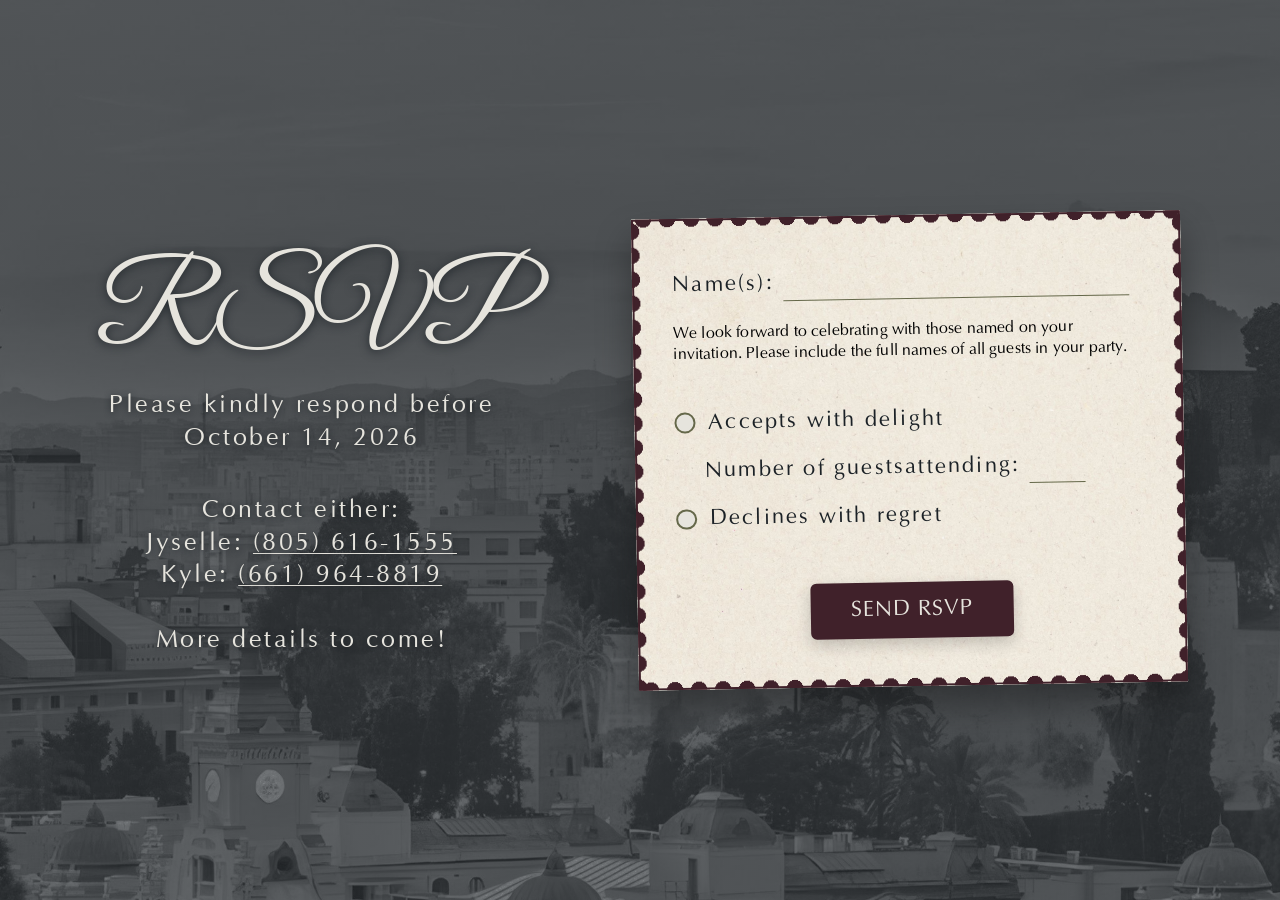
==== rsvp.html @ 0843d82a "Update RSVP note copy Co-Authored-By: Claude Sonnet 5 <noreply@anthropic.com>" ====
<!DOCTYPE html>
<html lang="en">
<head>
  <meta charset="utf-8">
  <meta name="viewport" content="width=device-width, initial-scale=1">

  <!-- ── Edit these three lines for your site ───────────────────────── -->
  <title>RSVP | Kyselle in Spain</title>
  <meta name="description" content="RSVP for Jyselle and Kyle's wedding in Malaga, Spain.">
  <link rel="canonical" href="https://kyselleinspain.com/rsvp.html">
  <!-- ───────────────────────────────────────────────────────────────── -->

  <!-- Social preview (shows when the link is shared) -->
  <meta property="og:title" content="RSVP | Kyselle's Wedding in Spain">
  <meta property="og:description" content="RSVP for Jyselle and Kyle's wedding in Malaga, Spain.">
  <meta property="og:type" content="website">
  <meta property="og:url" content="https://kyselleinspain.com/rsvp.html">
  <meta property="og:image" content="https://kyselleinspain.com/assets/img/social-preview.png">

  <link rel="icon" href="assets/imagery/kyselleinspain-favicon.jpg" type="image/jpeg" sizes="32x32">
  <link rel="apple-touch-icon" href="assets/imagery/kyselleinspain-webclip.jpeg" sizes="180x180">

  <link rel="preload" href="assets/fonts/optima/OPTIMA.TTF?v=1788412610" as="font" type="font/ttf" crossorigin>

  <link rel="preconnect" href="https://fonts.googleapis.com">
  <link rel="preconnect" href="https://fonts.gstatic.com" crossorigin>
  <link href="https://fonts.googleapis.com/css2?family=Great+Vibes&display=swap" rel="stylesheet">


  <link rel="stylesheet" href="style.css?v=1789096443">
</head>

<body>
  <main id="main">

    <section id="rsvp" class="rsvp">
      <div class="rsvp-inner wrap">
        <div class="rsvp-intro">
          <h2 class="rsvp-title h2">RSVP</h2>
          <p class="rsvp-lede paragraph-xl">Please kindly respond before October 14, 2026</p>

          <p class="rsvp-contact paragraph-xl">
            Contact either:<br>
            Jyselle: <a href="tel:+18056161555">(805) 616-1555</a><br>
            Kyle: <a href="tel:+16619648819">(661) 964-8819</a><br>
            <br>
            More details to come!
          </p>
        </div>

        <div class="rsvp-form-col">
          <div class="rsvp-stamp">
            <form id="rsvp-form" class="rsvp-form" novalidate>

              <div class="rsvp-form-fields">
                <div class="rsvp-field rsvp-field-inline">
                  <label for="rsvp-names">Name(s):</label>
                  <input type="text" id="rsvp-names" name="Name(s)" required>
                </div>

                <p class="rsvp-note paragraph-sm">We look forward to celebrating with those named on your invitation. Please include the full names of all guests in your party.</p>

                <div class="rsvp-field">
                  <label class="rsvp-choice">
                    <input type="checkbox" id="rsvp-accepts" name="Accepts with delight" value="Yes">
                    <span>Accepts with delight</span>
                  </label>

                  <div class="rsvp-field-inline rsvp-guest-line">
                    <label for="rsvp-guest-count">Number of guests<br class="rsvp-guest-break">attending:</label>
                    <input type="number" id="rsvp-guest-count" name="Number of guests attending" min="1" max="10" step="1">
                  </div>

                  <label class="rsvp-choice">
                    <input type="checkbox" id="rsvp-declines" name="Declines with regret" value="Yes">
                    <span>Declines with regret</span>
                  </label>
                </div>

                <button type="submit" class="rsvp-submit paragraph-main">SEND RSVP</button>
              </div>

              <p class="rsvp-status paragraph-main" role="status" aria-live="polite" hidden></p>
            </form>
          </div>
        </div>
      </div>
    </section>

  </main>

  <script src="main.js"></script>
  <script src="rsvp.js"></script>
</body>
</html>
---- style.css ----
/* =================================================================
   1. Tokens — change these first, everything else follows
   ================================================================= */
:root {
  --ink:         #1b2126;
  --maroon:      #40212A;
  --green:       #65684a;
  --pink:        #7f4751;
  --light-green: #d1d4ad;
  --cream:       #e6e4dd;

  --font-body:   "Optima", "Candara", "Segoe UI", ui-sans-serif, system-ui, sans-serif;
  --font-script: "Great Vibes", cursive;

  --space:      1.25rem;
  --space-lg:   2.5rem;
  --space-xl:   5rem;
  --measure:    64ch;
  --wrap:       68rem;
  --radius:     6px;

  --text-main:  clamp(0.9rem, 0.9rem + 0.85vw, 1.375rem);
  --text-xl:    22px;
}

/* =================================================================
   1b. Local fonts
   ================================================================= */
@font-face {
  font-family: "Optima";
  src: url("assets/fonts/optima/OPTIMA.TTF?v=1788412610") format("truetype");
  font-weight: 400;
  font-style: normal;
  font-display: swap;
}
@font-face {
  font-family: "Optima";
  src: url("assets/fonts/optima/Optima Medium.ttf?v=1788412610") format("truetype");
  font-weight: 500;
  font-style: normal;
  font-display: swap;
}
@font-face {
  font-family: "Optima";
  src: url("assets/fonts/optima/OPTIMA_B.TTF?v=1788412610") format("truetype");
  font-weight: 700;
  font-style: normal;
  font-display: swap;
}
@font-face {
  font-family: "Optima";
  src: url("assets/fonts/optima/Optima_Italic.ttf?v=1788412610") format("truetype");
  font-weight: 400;
  font-style: italic;
  font-display: swap;
}
/*@font-face {
  font-family: "Luxurious Script";
  src: url("assets/fonts/Luxurious_Script/LuxuriousScript-Regular.ttf?v=1788412610") format("truetype");
  font-weight: 400;
  font-style: normal;
  font-display: swap;
}*/

/* =================================================================
   2. Base
   ================================================================= */
*, *::before, *::after { box-sizing: border-box; }

html { -webkit-text-size-adjust: 100%; scroll-behavior: smooth; }

body {
  margin: 0;
  background: var(--paper);
  color: var(--ink);
  font-family: var(--font-body);
  font-size: var(--size-md);
  line-height: 1.65;
  -webkit-font-smoothing: antialiased;
  font-family: "Great Vibes", cursive;
}

p { margin: 0 0 1em; max-width: var(--measure); }

/* Canva "Spacing" units are 1/1000 em, not px */
.paragraph-xl {
  font-family: var(--font-body);
  font-size: clamp(1.1rem, 1rem + 1vw, 1.5625rem);
  letter-spacing: 0.1em; /* Canva Spacing: 100 */
  line-height: 1.3;
}
.paragraph-main {
  font-family: var(--font-body);
  font-size: clamp(0.9rem, 0.9rem + 0.85vw, 1.375rem);
  letter-spacing: 0.01em; /* Canva Spacing: 10 */
  line-height: 1.3;
}
.paragraph-sm {
  font-family: var(--font-body);
  font-size: clamp(0.75rem, 0.82rem + 0.45vw, 1rem);
  letter-spacing: 0.01em; /* Canva Spacing: 10 */
  line-height: 1.3;
}

.h1 {
  font-family: var(--font-script);
  font-size: clamp(3.5rem, 12vw, 9rem);
  font-weight: 400;
  line-height: 1.3;
}
.h2 {
  font-family: var(--font-script);
  font-size: clamp(3rem, 10vw, 7rem);
  font-weight: 400;
  line-height: 1.3;
}

a { color: var(--accent); text-decoration-thickness: 1px; text-underline-offset: 3px; }
a:hover { color: var(--accent-dim); }

img { max-width: 100%; height: auto; display: block; }

:focus-visible {
  outline: 2px solid var(--accent);
  outline-offset: 3px;
  border-radius: 2px;
}

.wrap {
  width: min(100% - 2.5rem, var(--wrap));
  margin-inline: auto;
}

.skip-link {
  position: absolute;
  left: -9999px;
  background: var(--ink);
  color: var(--paper);
  padding: 0.6rem 1rem;
  z-index: 10;
}
.skip-link:focus { left: 1rem; top: 1rem; }

/* =================================================================
   3. Header + navigation
   ================================================================= */
.site-header {
  border-bottom: 1px solid var(--rule);
  position: sticky;
  top: 0;
  background: var(--maroon);
  backdrop-filter: blur(6px);
  z-index: 5;
  font-family: var(--font-body);
}

.header-inner {
  display: flex;
  align-items: center;
  justify-content: center;
  gap: var(--space);
  min-height: 4rem;
  flex-wrap: wrap;
}

.site-nav { display: flex; gap: 1.5rem; }
.site-nav a {
  color: var(--cream);
  text-decoration: none;
  font-size: 18px;
  letter-spacing: 0.01em;
  line-height: 1.3;
  padding-block: 0.35rem;
  text-transform: uppercase;
}
.site-nav a:hover,
.site-nav a[aria-current="true"] { color: var(--light-green); }

.nav-toggle {
  display: none;
  align-items: center;
  gap: 0.5rem;
  background: none;
  border: 1px solid var(--rule);
  border-radius: var(--radius);
  padding: 0.4rem 0.7rem;
  font: inherit;
  font-size: var(--size-sm);
  color: var(--cream);
  cursor: pointer;
}
.nav-toggle-bar {
  position: relative;
  width: 16px; height: 2px;
  background: currentColor;
  box-shadow: 0 5px 0 currentColor, 0 -5px 0 currentColor;
}

.nav-toggle[aria-expanded="true"] .nav-toggle-label {
  display: none;
}
.nav-toggle[aria-expanded="true"] .nav-toggle-bar {
  background: transparent;
  box-shadow: none;
}
.nav-toggle[aria-expanded="true"] .nav-toggle-bar::before,
.nav-toggle[aria-expanded="true"] .nav-toggle-bar::after {
  content: "";
  position: absolute;
  left: 0;
  top: 0;
  width: 16px;
  height: 2px;
  background: currentColor;
}
.nav-toggle[aria-expanded="true"] .nav-toggle-bar::before { transform: rotate(45deg); }
.nav-toggle[aria-expanded="true"] .nav-toggle-bar::after { transform: rotate(-45deg); }

@media (max-width: 640px) {
  .nav-toggle {
    display: inline-flex;
    position: relative;
    z-index: 30;
    padding: 0.6rem 0.9rem;
  }
  .nav-toggle-bar {
    width: 24px;
    height: 3px;
    box-shadow: 0 7px 0 currentColor, 0 -7px 0 currentColor;
  }
  .nav-toggle[aria-expanded="true"] .nav-toggle-bar::before,
  .nav-toggle[aria-expanded="true"] .nav-toggle-bar::after {
    width: 24px;
    height: 3px;
  }
  .header-inner { justify-content: flex-end; }
  .site-nav {
    display: none;
    flex-direction: column;
    gap: 0.25rem;
    width: 100%;
    padding-bottom: 0.75rem;
  }
  .site-nav.is-open {
    display: flex;
    position: fixed;
    inset: 0;
    z-index: 20;
    width: 100%;
    height: 100dvh;
    margin: 0;
    padding: 0;
    background: var(--maroon);
    justify-content: center;
    align-items: center;
    gap: 2rem;
  }
  .site-nav.is-open a { font-size: 1.5rem; }

  body.nav-open { overflow: hidden; }
}

/* =================================================================
   4. Sections
   ================================================================= */
.hero {
  position: relative;
  padding-block: clamp(3rem, 8vw, 6rem) clamp(3.5rem, 9vw, 7rem);
  background-image: url("assets/imagery/maroon-bg-texture.jpg?v=1788412610");
  background-size: cover;
  background-position: center;
  background-repeat: no-repeat;
  color: var(--cream);
  text-align: center;
  overflow: hidden;
}

.hero-inner { position: relative; z-index: 1; }

.hero-kicker {
  margin: 0;
  max-width: none;
  font-family: var(--font-body);
  font-weight: 500;
  text-transform: uppercase;
  color: var(--cream);
}

.hero-title {
  margin: -0.5rem 0 0;
  max-width: none;
  font-variant-ligatures: common-ligatures contextual discretionary-ligatures historical-ligatures;
  font-feature-settings: "calt" 1, "liga" 1, "dlig" 1, "salt" 1, "ss01" 1, "ss02" 1, "ss03" 1, "ss04" 1;
  color: var(--cream);
  transform: rotate(-2.5deg);
}

.hero-polaroid {
  margin: 0 auto;
  width: min(100%, 40rem);
  box-shadow: 0 25px 50px -12px rgba(0, 0, 0, 0.45);
  transform: rotate(-2.5deg);
}
.hero-polaroid img {
  width: 100%;
  height: auto;
  display: block;
}

.hero-tagline {
  margin: clamp(1.5rem, 4vw, 2.5rem) 0 0;
  max-width: none;
  font-family: var(--font-body);
  font-weight: 500;
  text-transform: uppercase;
  color: var(--cream);
}
.hero-tagline em { font-style: italic; letter-spacing: 0.1em; }

.date {
  background-image: url("assets/imagery/date-section.jpg");
  background-size: cover;
  background-position: center;
  position: relative;
  width: 100%;
  height: min(56.25vw, 900px);
  overflow: hidden;
}

.filler-collage {
  position: absolute;

  top: 0;
  left: 50%;

  width: min(1600px, 100%);
  height: 100%;

  transform: translateX(-50%);
}

/* ========================================
   BACKGROUND
======================================== */

.hero-background {
  position: absolute;
  inset: 0;

  background-image:
    linear-gradient(
      rgba(40, 40, 40, 0.48),
      rgba(40, 40, 40, 0.48)
    ),
    url("assets/images/city-background.jpg");

  background-size: cover;
  background-position: center;

  filter: grayscale(100%);
}


/* ========================================
   COLLAGE CONTAINER
======================================== */

.hero-collage {
  position: relative;

  width: min(1100px, 100%);
  min-height: 100vh;
  min-height: 100svh;

  margin: 0 auto;
}


/* ========================================
   FILLER POLAROIDS (shared frame style)
======================================== */

.filler-polaroid {
  position: absolute;

  background: var(--cream);

  box-shadow:
    0 12px 25px rgba(0, 0, 0, 0.25);

  z-index: 2;
}

.filler-polaroid img {
  display: block;

  width: 100%;

  object-fit: cover;
}


/* Venue photo — upper left */

.filler-polaroid-venue {
  width: 480px;

  top: 3%;
  left: 2%;

  background: none;
  padding: 0;
  box-shadow: none;
}

.filler-polaroid-venue img {
  height: auto;
}


/* ========================================
   INVITATION CARD — UPPER RIGHT
======================================== */

.invitation-card {
  position: absolute;

  top: 2%;
  right: 33%;

  width: 220px;
  height: 300px;

  box-sizing: border-box;

  padding: 25px 20px;

  background: #48232c;

  border: 1px solid #c9b98b;

  color: #f3eee0;

  text-align: center;

  z-index: 4;

  box-shadow:
    5px 7px 15px rgba(0, 0, 0, 0.18);
}


/* Inner border */

.invitation-card::before {
  content: "";

  position: absolute;

  inset: 5px;

  border: 1px solid rgba(201, 185, 139, 0.5);

  pointer-events: none;
}


/* Date */

.invitation-date {
  position: relative;
  margin: 0 0 12px;
}


/* Names */

.invitation-card h1 {
  position: relative;

  margin: 5px 0;

  font-family: "Great Vibes", cursive;

  font-size: 34px;

  font-weight: 400;

  line-height: 0.9;
}


/* Time */

.invitation-time {
  position: relative;

  margin: 10px 0 0;
}


/* Decorative ornament */

.ornament {
  display: block;
  width: 65%;
  height: auto;
  margin: 1rem auto;
  padding: 1rem auto;
}


/* ========================================
   INITIALS CARD — LOWER LEFT
======================================== */

.initials-card {
  position: absolute;

  left: 0%;
  top: 30%;

  width: 270px;
  height: 155px;

  background: #48232c;

  border: 1px solid #d2c399;

  color: #f5f0df;

  display: flex;

  align-items: center;
  justify-content: center;

  gap: 15px;

  transform: rotate(4deg);

  z-index: 3;

  box-shadow:
    5px 8px 15px rgba(0, 0, 0, 0.2);
}


/* Inner border */

.initials-card::before {
  content: "";

  position: absolute;

  inset: 5px;

  border: 1px solid rgba(210, 195, 153, 0.6);
}


/* Initial letters */

.initials-card span {
  font-family: "Great Vibes", cursive;

  font-size: 55px;

  font-weight: 400;
}


/* Ampersand */

.initials-card small {
  font-family: "Great Vibes", cursive;

  font-size: 25px;
}


/* ========================================
   FLOWERS
======================================== */

.flower {
  position: absolute;

  pointer-events: none;

  z-index: 4;
}


/* Gold flower */

.flower-gold {
  width: 220px;

  top: 14%;
  left: 25%;

  transform: rotate(-74.1deg);
}


/* Yellow flower */

.flower-yellow {
  width: 150px;

  top: 46%;
  left: 20%;

  transform: rotate(-8deg);

  z-index: 6;
}


/* ========================================
   ENVELOPE
======================================== */

.envelope {
  position: absolute;

  left: 44%;
  top: 42%;

  width: 300px;

  transform: translate(-50%, -50%);

  z-index: 5;

  filter:
    drop-shadow(
      0 10px 12px rgba(0, 0, 0, 0.18)
    );
}

.envelope img {
  display: block;

  width: 100%;
  height: auto;
}


/* ========================================
   BOTTOM RIGHT POLAROID (portrait photo)
======================================== */

.filler-polaroid-portrait {
  width: 250px;

  right: 24%;
  bottom: 15%;

  background: none;
  padding: 0;

  transform: rotate(1deg);
}

.filler-polaroid-portrait img {
  height: auto;
}


/* ========================================
   STAMPS
======================================== */

.stamp {
  position: absolute;

  width: 70px;

  z-index: 7;
}

.stamp img {
  display: block;

  width: 100%;
  height: auto;
}


/* Orange stamp (upright source image, rotate in CSS) */

.stamp-orange {
  top: 40%;
  left: 60%;

  transform: rotate(17deg);
}


/* Flower stamp (already tilted in source image) */

.stamp-flower {
  width: 90px;

  top: 50%;
  left: 57%;
}


/* ========================================
   MOBILE
======================================== */

@media (max-width: 700px) {

  .date {
    height: auto;
    min-height: 750px;
  }

  .hero-collage {
    min-height: 750px;
  }


  /* Venue photo */

  .filler-polaroid-venue {
    width: 260px;

    top: 9%;
    left: 4%;
  }


  /* Invitation */

  .invitation-card {
    width: 145px;
    height: 200px;

    top: 12%;
    right: 5%;

    padding: 18px 12px;
    align-items: center;
  }

  .invitation-date {
    font-size: var(--font-body);
  }

  .invitation-card h1 {
    font-size: 25px;
  }

  .invitation-time {
    font-size: 9px;
  }

  .ornament {
    width: 55%;
  }


  /* Initials */

  .initials-card {
    width: 155px;
    height: 90px;

    top: 71%;
    left: 5%;
  }

  .initials-card span {
    font-size: 40px;
  }

  .initials-card small {
    font-size: 18px;
  }


  /* Envelope */

  .envelope {
    width: 200px;

    top: 50%;
  }


  /* Gold flower */

  .flower-gold {
    width: 110px;

    top: 28%;
    left: 42%;
  }

  /* Yellow flower */

  .flower-yellow {
    width: 80px;

    top: 64%;
    left: 28%;
  }


  /* Right photo */

  .filler-polaroid-portrait {
    width: 145px;

    right: 5%;
    bottom: 8%;
  }


  /* Stamps */

  .stamp {
    width: 50px;
  }

  .stamp-orange {
    top: 55%;
    left: 65%;
  }

  .stamp-flower {
    width: 65px;

    top: 62%;
    left: 57%;
  }
}

/* =================================================================
   ITINERARY
   ================================================================= */
.itinerary {
  background-image: url("assets/imagery/cream-bg-texture.jpg");
  background-size: cover;
  background-position: center;
  padding-block: clamp(3rem, 8vw, 6rem);
  color: var(--ink);
}

.itinerary-inner {
  display: grid;
  grid-template-columns: 1fr 1fr;
  gap: clamp(2rem, 6vw, 5rem);
  align-items: center;
}

.itinerary-inner > * {
  min-width: 0;
}

.itinerary-title {
  color: var(--pink);
  margin: 0 0 2rem;
}

.itinerary-photo {
  position: relative;
  margin: 0 0 3rem;
  max-width: 90%;
}

.itinerary-photo:last-child {
  margin-bottom: 0;
}

.itinerary-photo img {
  display: block;
  width: 100%;
  height: auto;
}

.itinerary-photo-2 {
  margin-left: 0;
}

.itinerary-list {
  margin: 0;
}

.itinerary-item {
  margin: 0 0 2.5rem;
}

.itinerary-item:last-child {
  margin-bottom: 0;
}

.itinerary-item dt {
  text-transform: uppercase;
  color: var(--ink);
  margin-bottom: 0.6rem;
}

.itinerary-item dd {
  margin: 0;
  max-width: 46rem;
  color: var(--ink);
}

@media (max-width: 800px) {
  .itinerary-inner {
    grid-template-columns: 1fr;
  }

  .itinerary-media {
    display: flex;
    flex-wrap: wrap;
    align-items: flex-start;
    gap: 1.5rem;
  }

  .itinerary-title {
    width: 100%;
  }

  .itinerary-photo-2 {
    margin-left: 0;
  }
}

/* =================================================================
   ACCOMMODATIONS
   ================================================================= */
.accommodations {
  background-image: url("assets/imagery/maroon-bg-texture.jpg");
  background-size: cover;
  background-position: center;
  padding-block: clamp(3rem, 8vw, 6rem);
  color: var(--cream);
}

.accommodations-inner {
  display: grid;
  grid-template-columns: 1fr 1fr;
  gap: clamp(2rem, 6vw, 5rem);
  align-items: center;
}

.accommodations-inner > * {
  min-width: 0;
}

.accommodations-title {
  color: var(--cream);
  margin: 0 0 1.5rem;
}

.accommodations-intro {
  color: var(--cream);
  margin: 0 0 2.5rem;
  max-width: 32rem;
}

.accommodations-intro em {
  font-style: italic;
}

.accommodations-list {
  margin: 0;
}

.accommodations-item {
  margin: 0 0 2.5rem;
}

.accommodations-item:last-child {
  margin-bottom: 0;
}

.accommodations-item dt {
  text-transform: uppercase;
  color: var(--cream);
  margin-bottom: 0.6rem;
}

.accommodations-item dd {
  margin: 0;
  max-width: 46rem;
  color: var(--cream);
  opacity: 0.85;
}

.accommodations-media {
  min-width: 0;
}

.accommodations-photo {
  width: 75%;
  margin: 0 0 2rem auto;
}

.accommodations-photo:last-child {
  margin-bottom: 0;
}

.accommodations-photo img {
  display: block;
  width: 100%;
  height: auto;
}

@media (max-width: 800px) {
  .accommodations-inner {
    grid-template-columns: 1fr;
  }

  .accommodations-media {
    order: -1;
    max-width: 26rem;
    margin: 0 auto 1rem;
  }
}

/* =================================================================
   RSVP
   ================================================================= */
.rsvp {
  background-image:
    linear-gradient(rgba(27, 33, 38, 0.55), rgba(27, 33, 38, 0.55)),
    url("assets/imagery/date-section.jpg");
  background-size: cover;
  background-position: center;
  padding-block: clamp(3rem, 8vw, 6rem);
  color: var(--cream);
  display: flex;
  align-items: center;
  min-height: 100vh;
  min-height: 100dvh;
  box-sizing: border-box;
}

.rsvp-inner {
  display: grid;
  grid-template-columns: 3fr 4fr;
  gap: clamp(3rem, 10vw, 8rem);
  align-items: stretch;
}

.rsvp-inner > * {
  min-width: 0;
}

.rsvp-intro {
  display: flex;
  flex-direction: column;
  justify-content: center;
  text-align: center;
}

.rsvp-form-col {
  display: flex;
  flex-direction: column;
  text-align: center;
}

.rsvp-title {
  color: var(--cream);
  margin: 0;
  text-shadow: 0 2px 10px rgba(27, 33, 38, 0.85);
}

.rsvp-lede {
  color: var(--cream);
  margin: 0;
  text-shadow: 0 1px 6px rgba(27, 33, 38, 0.85);
}

@media (max-width: 800px) {
  .rsvp-inner {
    grid-template-columns: 1fr;
  }
}

.rsvp-stamp {
  --perf-r: 8px;
  --perf-gap: 24px;
  --pad-block: clamp(2rem, 6vw, 3rem);
  position: relative;
  display: flex;
  flex-direction: column;
  flex: 1;
  background-color: var(--cream);
  padding: var(--pad-block) clamp(1.5rem, 6vw, 2.5rem);
  transform: rotate(-1deg);
  box-shadow:
    inset 0 0 0 2px var(--maroon),
    0 20px 35px rgba(0, 0, 0, 0.35);
  background-image:
    radial-gradient(circle var(--perf-r), var(--maroon) 99%, transparent 100%),
    radial-gradient(circle var(--perf-r), var(--maroon) 99%, transparent 100%),
    radial-gradient(circle var(--perf-r), var(--maroon) 99%, transparent 100%),
    radial-gradient(circle var(--perf-r), var(--maroon) 99%, transparent 100%),
    url("assets/imagery/cream-bg-texture.jpg");
  background-repeat: repeat-x, repeat-x, repeat-y, repeat-y, no-repeat;
  background-size:
    var(--perf-gap) calc(var(--perf-r) * 2),
    var(--perf-gap) calc(var(--perf-r) * 2),
    calc(var(--perf-r) * 2) var(--perf-gap),
    calc(var(--perf-r) * 2) var(--perf-gap),
    cover;
  background-position:
    left 0 top calc(var(--perf-r) * -1),
    left 0 bottom calc(var(--perf-r) * -1),
    left calc(var(--perf-r) * -1) top 0,
    right calc(var(--perf-r) * -1) top 0,
    center;
}

.rsvp-form {
  flex: 1;
  min-width: 0;
  text-align: left;
  display: grid;
  align-content: center;
}

.rsvp-form-fields {
  display: grid;
  grid-template-columns: minmax(0, 1fr);
  gap: var(--space-lg);
}

.rsvp-form-fields[hidden] {
  display: none;
}

.rsvp-field {
  display: grid;
  gap: 0.75rem;
}

.rsvp-note {
  color: #000;
  margin: calc(var(--space) - var(--space-lg)) 0 0;
}

.rsvp-field > label {
  font-family: var(--font-body);
  font-size: var(--text-xl);
  letter-spacing: 0.1em;
  color: var(--ink);
}

.rsvp-field-inline {
  display: flex;
  align-items: baseline;
  gap: 0.6rem;
  flex-wrap: wrap;
}

.rsvp-field-inline label {
  font-family: var(--font-body);
  font-size: var(--text-xl);
  letter-spacing: 0.1em;
  color: var(--ink);
  white-space: nowrap;
}

.rsvp-guest-break {
  display: none;
}

@media (max-width: 600px) {
  .rsvp-guest-break {
    display: inline;
  }
  .rsvp-guest-line {
    display: block !important;
  }
  .rsvp-guest-line label {
    display: inline !important;
    white-space: normal;
  }
  .rsvp-guest-line input[type="number"] {
    display: inline-block !important;
    vertical-align: baseline;
    margin-left: 0.5rem;
  }
}

.rsvp-guest-line {
  margin-left: 1.85rem;
}

.rsvp-field input[type="text"],
.rsvp-field input[type="number"] {
  flex: 1;
  min-width: 0;
  width: 100%;
  margin-right: 0.75rem;
  padding: 0.3rem 0.2rem;
  font-family: var(--font-body);
  font-size: var(--text-xl);
  letter-spacing: 0.1em;
  color: var(--ink);
  background: transparent;
  border: none;
  border-bottom: 1px solid var(--green);
  border-radius: 0;
  transition: border-color 0.2s ease, box-shadow 0.2s ease;
}

.rsvp-guest-line input[type="number"] {
  flex: none;
  width: 3.5rem;
}

.rsvp-field input:hover {
  border-color: var(--maroon);
}

.rsvp-field input:focus {
  outline: none;
  border-color: var(--maroon);
  box-shadow: 0 1px 0 0 var(--maroon);
}

.rsvp-field-invalid {
  border-color: var(--pink) !important;
  background: rgba(127, 71, 81, 0.15);
  outline: none !important;
  border-radius: var(--radius);
  box-shadow:
    0 0 0 3px rgba(127, 71, 81, 0.25),
    0 6px 14px rgba(127, 71, 81, 0.35) !important;
}

.rsvp-choice {
  position: relative;
  display: block;
  padding-left: 2.1rem;
  font-family: var(--font-body);
  font-size: var(--text-xl);
  letter-spacing: 0.1em;
  color: var(--ink);
  cursor: pointer;
  transition: color 0.2s ease;
}

.rsvp-choice:hover {
  color: var(--maroon);
}

.rsvp-choice input[type="checkbox"] {
  position: absolute;
  left: 0;
  top: 50%;
  transform: translateY(-50%);
  width: 1.3rem;
  height: 1.3rem;
  margin: 0;
  opacity: 0;
  cursor: pointer;
}

.rsvp-choice span {
  display: inline-block;
}

.rsvp-choice span::before {
  content: "";
  position: absolute;
  left: 0;
  top: 50%;
  width: 1.3rem;
  height: 1.3rem;
  transform: translateY(-50%);
  background: var(--cream);
  border: 2px solid var(--green);
  border-radius: 50%;
  transition: background-color 0.2s ease, border-color 0.2s ease, box-shadow 0.2s ease;
}

.rsvp-choice:hover span::before {
  border-color: var(--maroon);
}

.rsvp-choice input[type="checkbox"]:focus-visible + span::before {
  box-shadow: 0 0 0 3px rgba(64, 33, 42, 0.25);
}

.rsvp-choice input[type="checkbox"]:checked + span::before {
  background: var(--maroon);
  border-color: var(--maroon);
}

.rsvp-choice-invalid span::before {
  border-color: var(--pink) !important;
  box-shadow:
    0 0 0 3px rgba(127, 71, 81, 0.25),
    0 6px 14px rgba(127, 71, 81, 0.35) !important;
}

.rsvp-choice span::after {
  content: "";
  position: absolute;
  left: 0.65rem;
  top: 50%;
  width: 0.34rem;
  height: 0.62rem;
  border: solid var(--cream);
  border-width: 0 2px 2px 0;
  transform: translate(-50%, -65%) rotate(45deg) scale(0);
  transform-origin: center;
  transition: transform 0.15s ease;
}

.rsvp-choice input[type="checkbox"]:checked + span::after {
  transform: translate(-50%, -65%) rotate(45deg) scale(1);
}

.rsvp-submit {
  justify-self: center;
  margin-top: 0.5rem;
  padding: 0.85rem 2.5rem;
  background: var(--maroon);
  color: var(--cream);
  border: none;
  border-radius: var(--radius);
  letter-spacing: 0.05em;
  cursor: pointer;
  box-shadow: 0 6px 16px rgba(0, 0, 0, 0.2);
  transition: background 0.2s ease, transform 0.2s ease, box-shadow 0.2s ease;
}

.rsvp-submit:hover {
  background: var(--pink);
  color: var(--cream);
  transform: translateY(-2px);
  box-shadow: 0 10px 20px rgba(0, 0, 0, 0.25);
}

.rsvp-submit:active { transform: translateY(0); }
.rsvp-submit:disabled { opacity: 0.6; cursor: not-allowed; transform: none; }

.rsvp-status {
  margin: 0;
  text-align: center;
  color: var(--ink);
}

.rsvp-status[data-state="error"] { color: var(--pink); }
.rsvp-status[data-state="success"] {
  color: var(--ink);
  font-size: var(--text-xl);
  letter-spacing: 0.1em;
}

.rsvp-contact {
  margin: var(--space-lg) 0 0;
  color: var(--cream);
  text-shadow: 0 1px 6px rgba(27, 33, 38, 0.85);
}

.rsvp-contact a {
  color: var(--cream);
  text-decoration-thickness: 1px;
  text-underline-offset: 3px;
}

.rsvp-contact a:hover { color: var(--light-green); }

.section {
  padding-block: var(--space-lg);
  border-top: 1px solid var(--rule);
}

.button {
  display: inline-block;
  margin-top: 0.75rem;
  padding: 0.7rem 1.4rem;
  background: var(--accent);
  color: var(--paper);
  border-radius: var(--radius);
  text-decoration: none;
  font-size: var(--size-sm);
  font-weight: 550;
}
.button:hover { background: var(--accent-dim); color: var(--paper); }

.card-list {
  list-style: none;
  margin: 0;
  padding: 0;
  display: grid;
  gap: var(--space);
  grid-template-columns: repeat(auto-fit, minmax(15rem, 1fr));
}
.card {
  background: var(--paper-alt);
  border-radius: var(--radius);
  padding: 1.25rem;
}
.card p { margin-bottom: 0; color: var(--ink-soft); font-size: var(--size-sm); }

.note {
  font-size: var(--size-sm);
  color: var(--ink-soft);
  border-left: 2px solid var(--rule);
  padding-left: 1rem;
}

/* =================================================================
   5. Footer
   ================================================================= */
.site-footer {
  border-top: 1px solid var(--rule);
  padding-block: var(--space);
  margin-top: var(--space-lg);
  color: var(--ink-soft);
  font-size: var(--size-sm);
}
.site-footer p { margin: 0; }

/* =================================================================
   6. Accessibility preferences
   ================================================================= */
@media (prefers-reduced-motion: reduce) {
  html { scroll-behavior: auto; }
  *, *::before, *::after {
    animation-duration: 0.01ms !important;
    transition-duration: 0.01ms !important;
  }
}
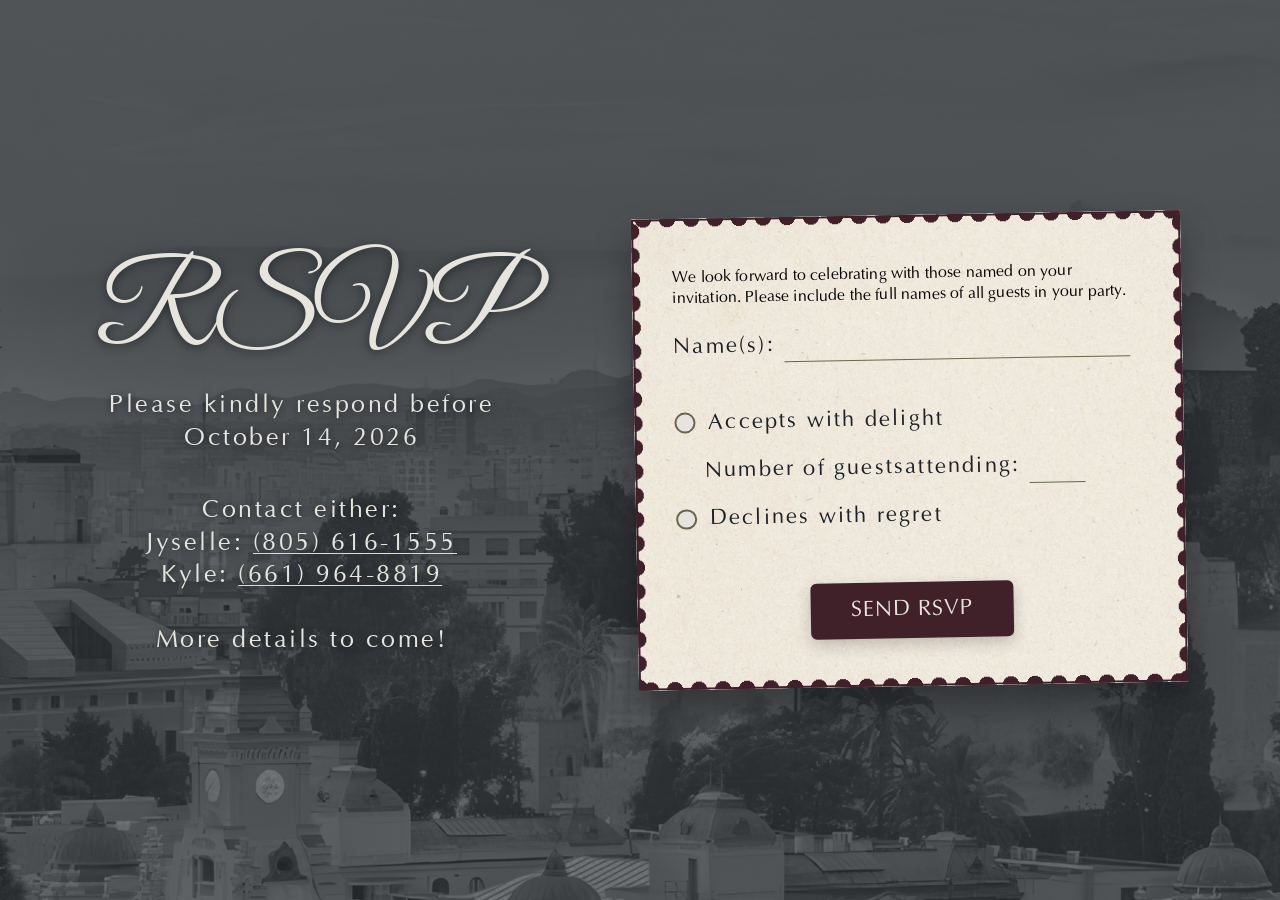
==== commit cc352152: "Move RSVP note above name field Co-Authored-By: Claude Sonnet 5 <noreply@anthropic.com>" ====
--- a/rsvp.html
+++ b/rsvp.html
@@ -53,12 +53,12 @@
             <form id="rsvp-form" class="rsvp-form" novalidate>
 
               <div class="rsvp-form-fields">
+                <p class="rsvp-note paragraph-sm">We look forward to celebrating with those named on your invitation. Please include the full names of all guests in your party.</p>
+
                 <div class="rsvp-field rsvp-field-inline">
                   <label for="rsvp-names">Name(s):</label>
                   <input type="text" id="rsvp-names" name="Name(s)" required>
                 </div>
-
-                <p class="rsvp-note paragraph-sm">We look forward to celebrating with those named on your invitation. Please include the full names of all guests in your party.</p>
 
                 <div class="rsvp-field">
                   <label class="rsvp-choice">
--- a/style.css
+++ b/style.css
@@ -1145,7 +1145,7 @@
 
 .rsvp-note {
   color: #000;
-  margin: calc(var(--space) - var(--space-lg)) 0 0;
+  margin: 0 0 calc(var(--space) - var(--space-lg));
 }
 
 .rsvp-field > label {
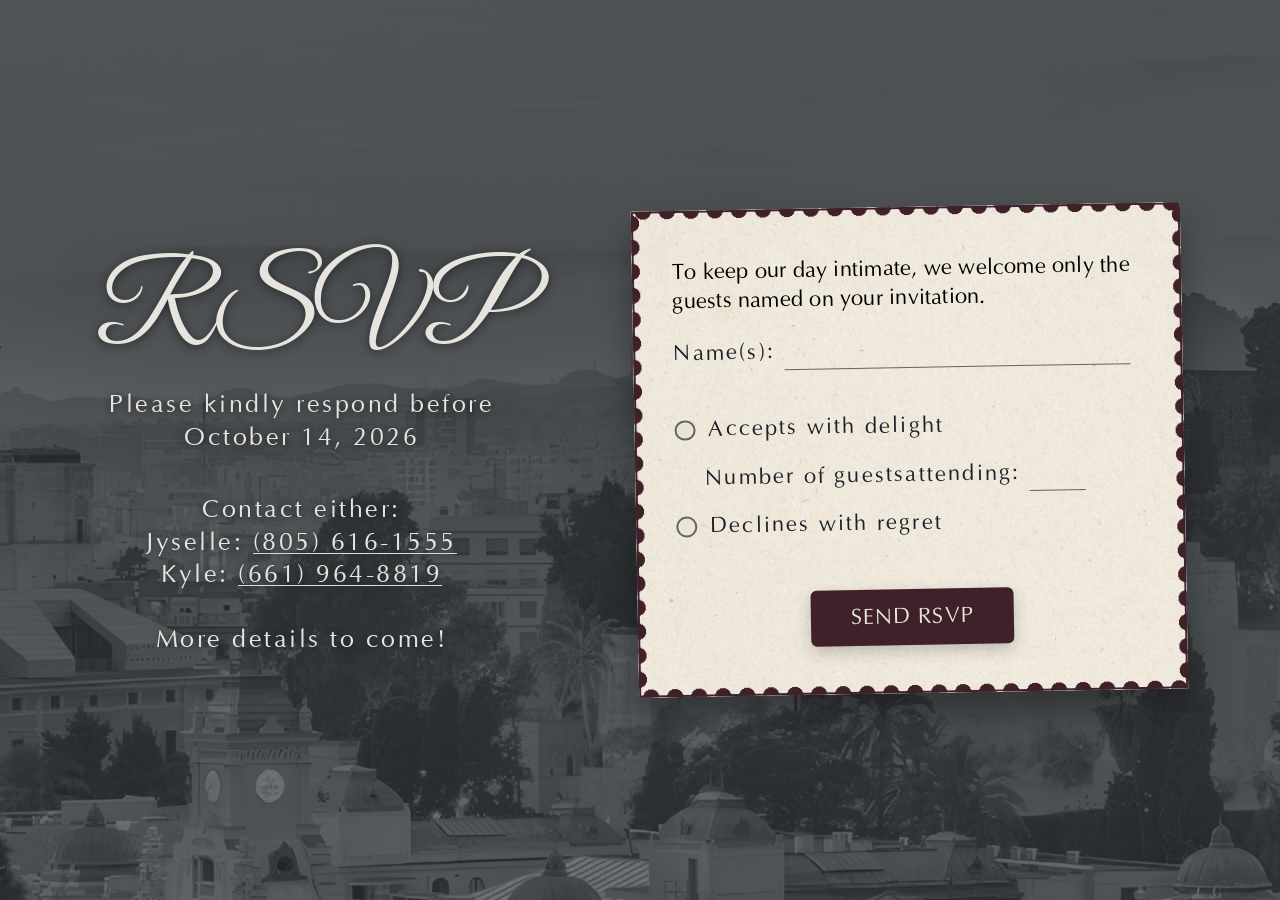
==== commit 42f98988: "Update RSVP note copy Co-Authored-By: Claude Sonnet 5 <noreply@anthropic.com>" ====
--- a/rsvp.html
+++ b/rsvp.html
@@ -53,7 +53,7 @@
             <form id="rsvp-form" class="rsvp-form" novalidate>
 
               <div class="rsvp-form-fields">
-                <p class="rsvp-note paragraph-sm">We look forward to celebrating with those named on your invitation. Please include the full names of all guests in your party.</p>
+                <p class="rsvp-note paragraph-sm">To keep our day intimate, we welcome only the guests named on your invitation.</p>
 
                 <div class="rsvp-field rsvp-field-inline">
                   <label for="rsvp-names">Name(s):</label>
--- a/style.css
+++ b/style.css
@@ -1145,6 +1145,7 @@
 
 .rsvp-note {
   color: #000;
+  font-size: 22px;
   margin: 0 0 calc(var(--space) - var(--space-lg));
 }
 
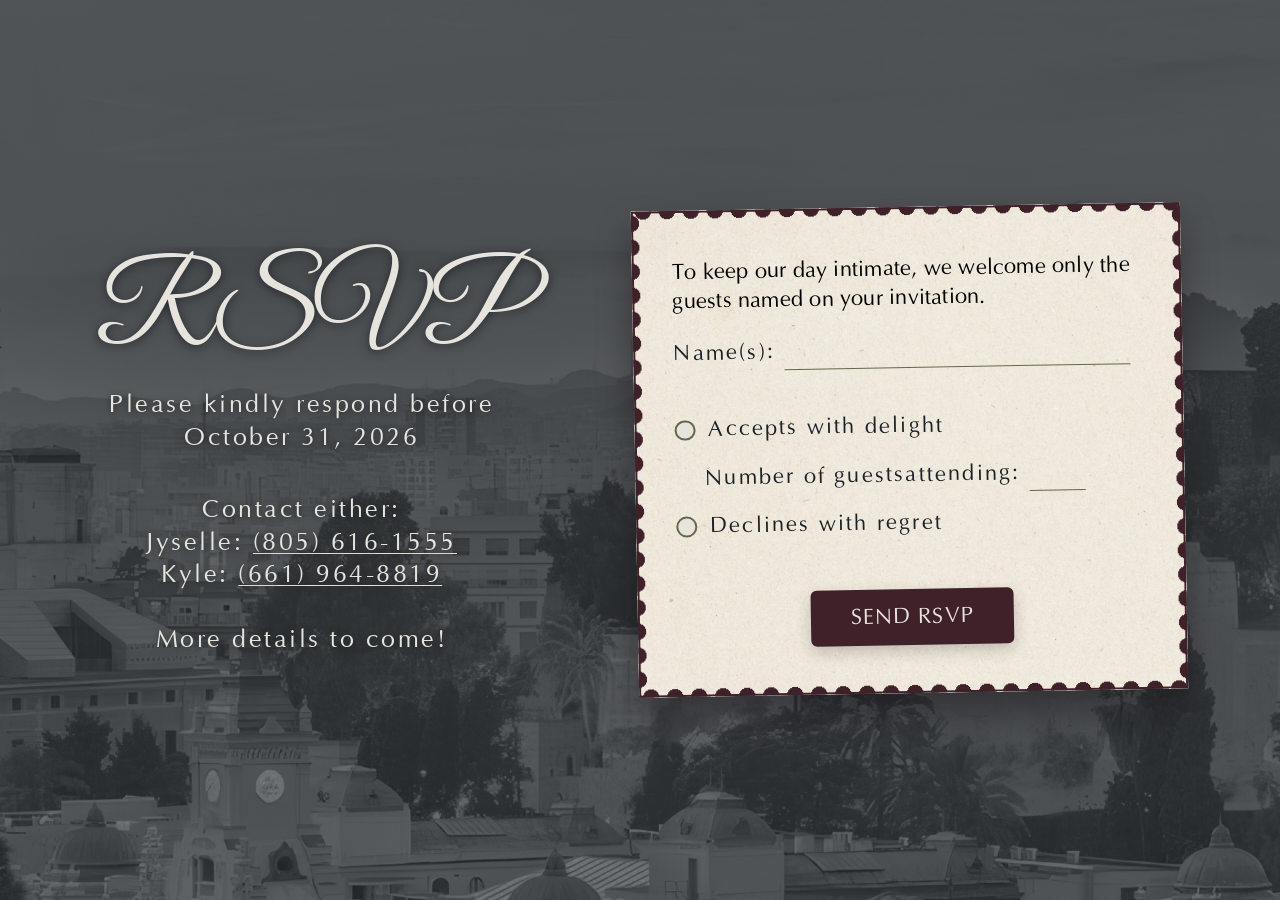
==== commit 6868a2b9: "Update RSVP deadline to October 31, 2026 Co-Authored-By: Claude Sonnet 5.5 <noreply@anthropic.com>" ====
--- a/rsvp.html
+++ b/rsvp.html
@@ -37,7 +37,7 @@
       <div class="rsvp-inner wrap">
         <div class="rsvp-intro">
           <h2 class="rsvp-title h2">RSVP</h2>
-          <p class="rsvp-lede paragraph-xl">Please kindly respond before October 14, 2026</p>
+          <p class="rsvp-lede paragraph-xl">Please kindly respond before October 31, 2026</p>
 
           <p class="rsvp-contact paragraph-xl">
             Contact either:<br>
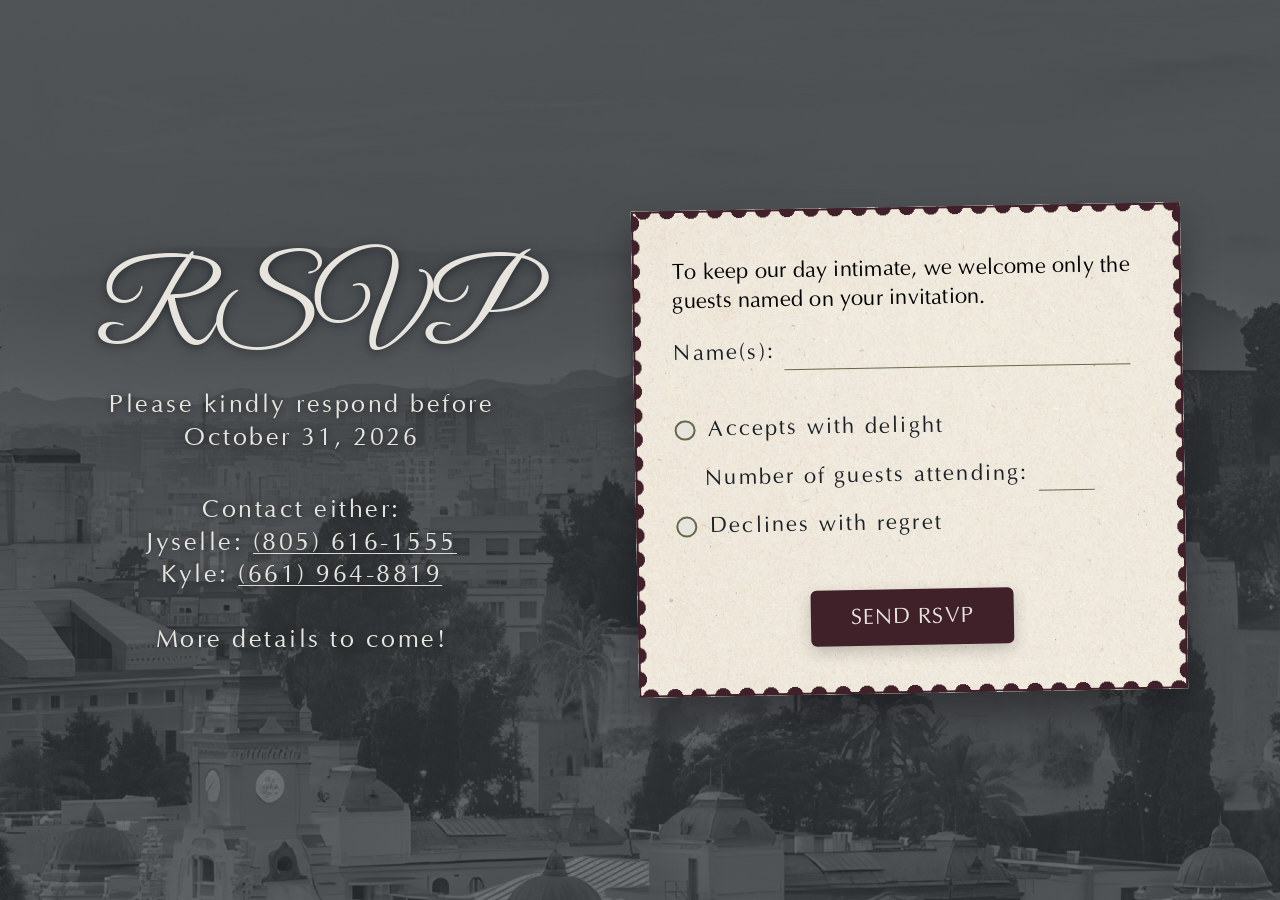
==== commit 0b258451: "Limit RSVP guest count to 1-10, fix guest label spacing, and update site assets Co-Authored-By: Clau" ====
--- a/rsvp.html
+++ b/rsvp.html
@@ -67,7 +67,7 @@
                   </label>
 
                   <div class="rsvp-field-inline rsvp-guest-line">
-                    <label for="rsvp-guest-count">Number of guests<br class="rsvp-guest-break">attending:</label>
+                    <label for="rsvp-guest-count">Number of guests <br class="rsvp-guest-break">attending:</label>
                     <input type="number" id="rsvp-guest-count" name="Number of guests attending" min="1" max="10" step="1">
                   </div>
 
--- a/style.css
+++ b/style.css
@@ -1022,6 +1022,164 @@
     order: -1;
     max-width: 26rem;
     margin: 0 auto 1rem;
+  }
+}
+
+/* =================================================================
+   REGISTRY
+   ================================================================= */
+.registry-grid {
+  display: grid;
+  grid-template-columns: 1fr 1fr;
+  min-height: min(56.25vw, 820px);
+}
+
+.registry-panel {
+  position: relative;
+  display: flex;
+  align-items: center;
+  justify-content: center;
+  overflow: hidden;
+  padding: clamp(2rem, 5vw, 4rem);
+}
+
+.registry-panel-card {
+  background-image:
+    linear-gradient(rgba(27, 33, 38, 0.1), rgba(27, 33, 38, 0.1)),
+    url("assets/imagery/date-section.jpg");
+  background-size: cover;
+  background-position: center;
+}
+
+.registry-panel-photos {
+  background-image: url("assets/imagery/cream-bg-texture.jpg");
+  background-size: cover;
+  background-position: center;
+}
+
+.registry-card {
+  position: relative;
+  z-index: 1;
+  width: min(360px, 100%);
+  background: var(--cream);
+  padding: clamp(2rem, 5vw, 3rem) clamp(1.5rem, 4vw, 2.25rem);
+  text-align: center;
+  box-shadow: 0 20px 40px rgba(0, 0, 0, 0.35);
+  transform: rotate(-1deg);
+}
+
+.registry-title {
+  color: var(--pink);
+  margin: 0 0 1.5rem;
+  font-size: clamp(2.5rem, 6vw, 3.75rem);
+}
+
+.registry-highlight {
+  text-transform: uppercase;
+  color: var(--ink);
+  font-weight: 400;
+  letter-spacing: 0.03em;
+  margin: 0 0 1.5rem;
+}
+
+.registry-text {
+  color: var(--ink);
+  margin: 0 0 1.25rem;
+}
+
+.registry-text:last-of-type {
+  margin-bottom: 2rem;
+}
+
+.registry-text a {
+  color: var(--maroon);
+}
+
+.registry-button {
+  display: inline-block;
+  padding: 0.85rem 2.5rem;
+  background: var(--maroon);
+  color: var(--cream);
+  font-family: var(--font-body);
+  letter-spacing: 0.15em;
+  text-transform: uppercase;
+  text-decoration: none;
+  border-radius: 999px;
+  box-shadow: 0 6px 16px rgba(0, 0, 0, 0.2);
+  transition: background 0.2s ease, transform 0.2s ease, box-shadow 0.2s ease;
+}
+
+.registry-button:hover {
+  background: var(--pink);
+  color: var(--cream);
+  transform: translateY(-2px);
+  box-shadow: 0 10px 20px rgba(0, 0, 0, 0.25);
+}
+
+.registry-flowers {
+  position: absolute;
+  z-index: 2;
+  left: 0;
+  bottom: -3%;
+  width: clamp(130px, 16vw, 200px);
+  transform: rotate(-10deg);
+  pointer-events: none;
+}
+
+.registry-polaroid {
+  position: absolute;
+  width: min(280px, 46%);
+  margin: 0;
+  background: none;
+  padding: 0;
+  box-shadow: none;
+}
+
+.registry-polaroid img {
+  display: block;
+  width: 100%;
+  height: auto;
+}
+
+.registry-polaroid-1 {
+  top: 10%;
+  left: 6%;
+  transform: rotate(-4deg);
+  z-index: 1;
+}
+
+.registry-polaroid-2 {
+  top: 46%;
+  left: 34%;
+  transform: rotate(3deg);
+  z-index: 2;
+}
+
+@media (max-width: 800px) {
+  .registry-grid {
+    grid-template-columns: 1fr;
+  }
+
+  .registry-panel-card {
+    min-height: 480px;
+  }
+
+  .registry-panel-photos {
+    min-height: 420px;
+  }
+}
+
+@media (max-width: 500px) {
+  .registry-polaroid {
+    width: min(220px, 56%);
+  }
+
+  .registry-polaroid-1 {
+    left: 2%;
+  }
+
+  .registry-polaroid-2 {
+    left: 38%;
   }
 }
 
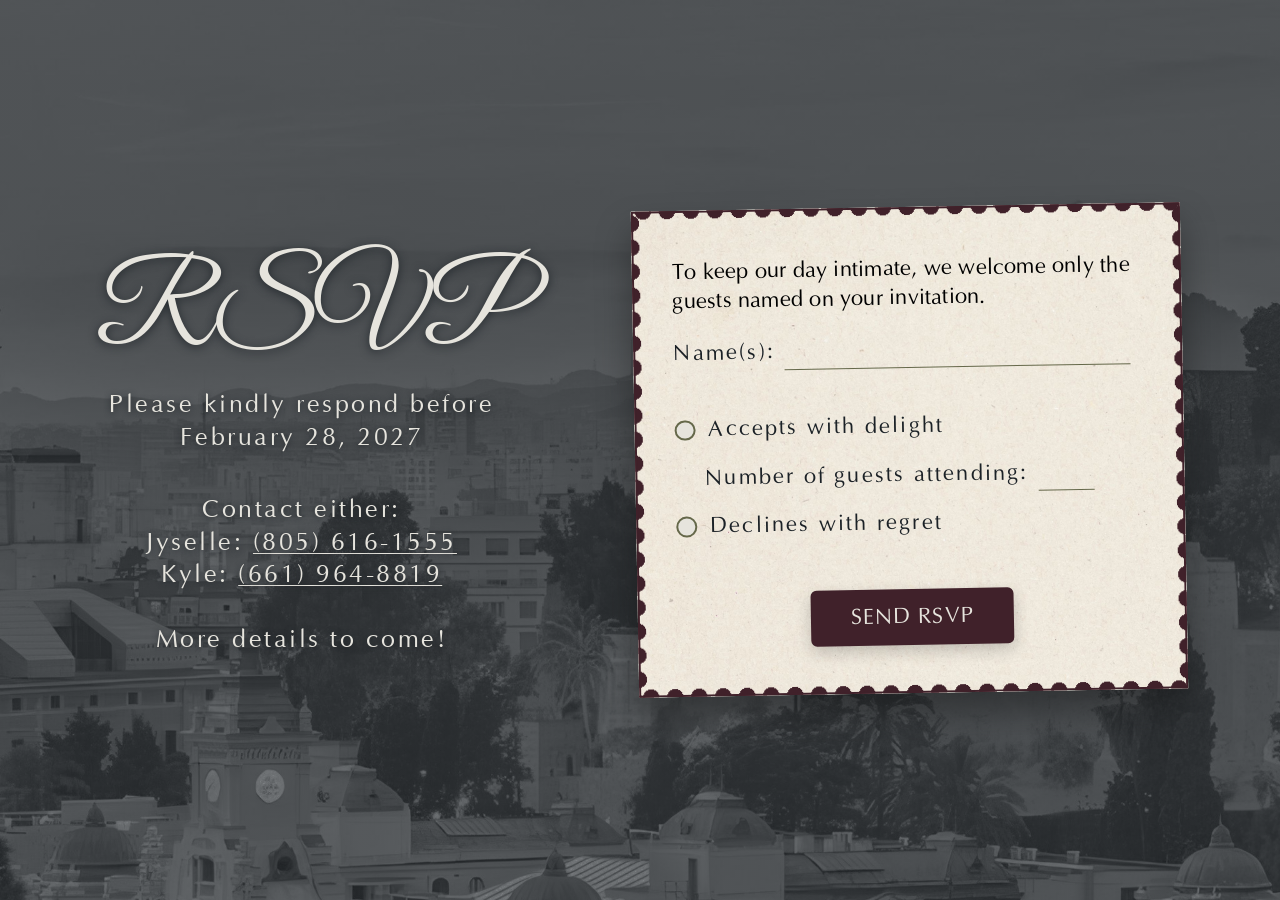
==== commit d0cf4427: "Update rsvp.html" ====
--- a/rsvp.html
+++ b/rsvp.html
@@ -37,7 +37,7 @@
       <div class="rsvp-inner wrap">
         <div class="rsvp-intro">
           <h2 class="rsvp-title h2">RSVP</h2>
-          <p class="rsvp-lede paragraph-xl">Please kindly respond before October 31, 2026</p>
+          <p class="rsvp-lede paragraph-xl">Please kindly respond before February 28, 2027</p>
 
           <p class="rsvp-contact paragraph-xl">
             Contact either:<br>
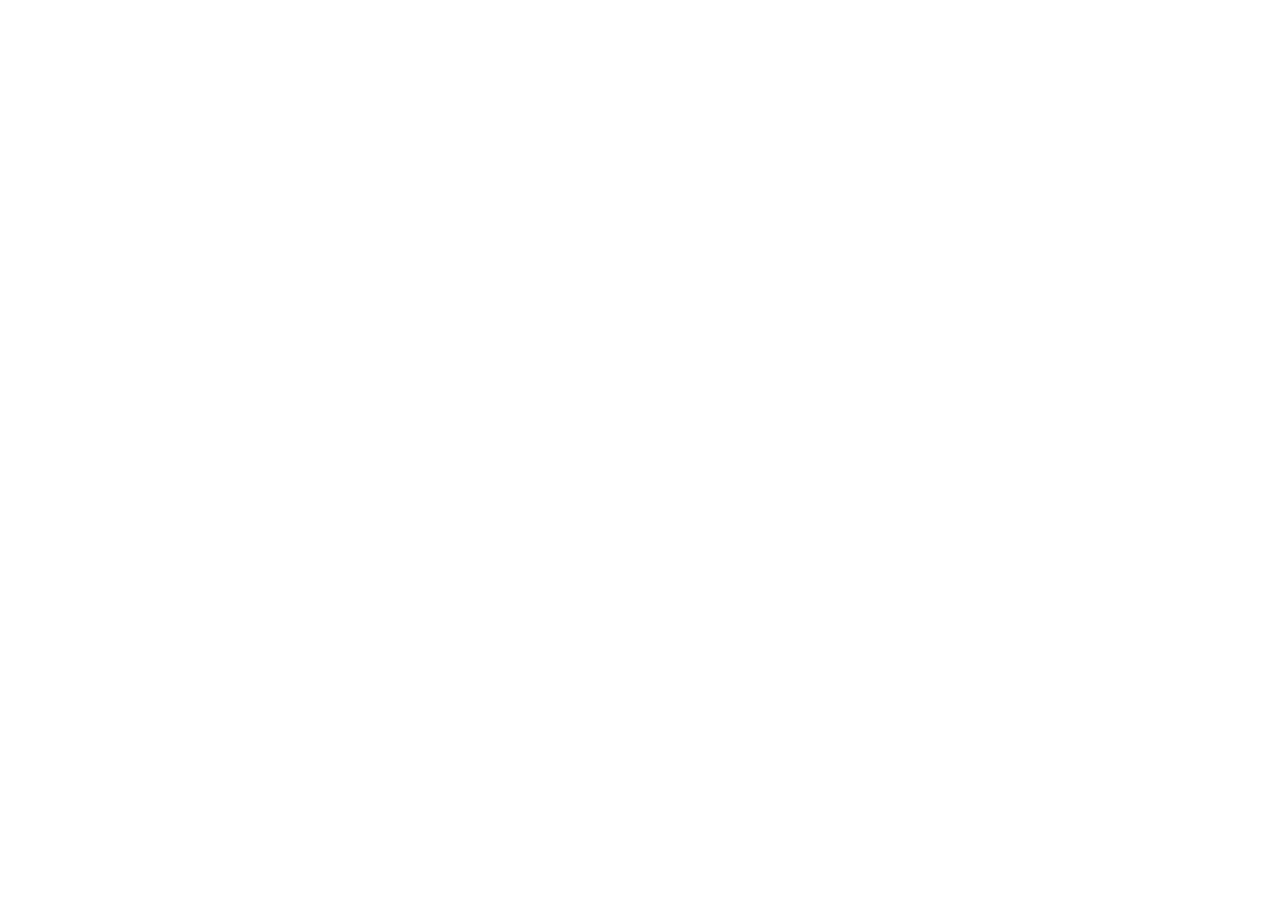
==== commit a7acfddb: "Bump stylesheet cache-buster Co-Authored-By: Claude Sonnet 5.5 <noreply@anthropic.com>" ====
--- a/rsvp.html
+++ b/rsvp.html
@@ -27,7 +27,7 @@
   <link href="https://fonts.googleapis.com/css2?family=Great+Vibes&display=swap" rel="stylesheet">
 
 
-  <link rel="stylesheet" href="style.css?v=1789096443">
+  <link rel="stylesheet" href="style.css?v=1793945012">
 </head>
 
 <body>
--- a/style.css
+++ b/style.css
@@ -1595,3 +1595,10 @@
     transition-duration: 0.01ms !important;
   }
 }
+
+/* ---------------------------------------------------------------
+   Temporary: show only the first (hero) section on the home page.
+   Delete this block to bring the other sections and nav links back.
+   --------------------------------------------------------------- */
+#main > section:not(#home) { display: none; }
+.site-nav a[href^="#"]:not([href="#home"]) { display: none; }
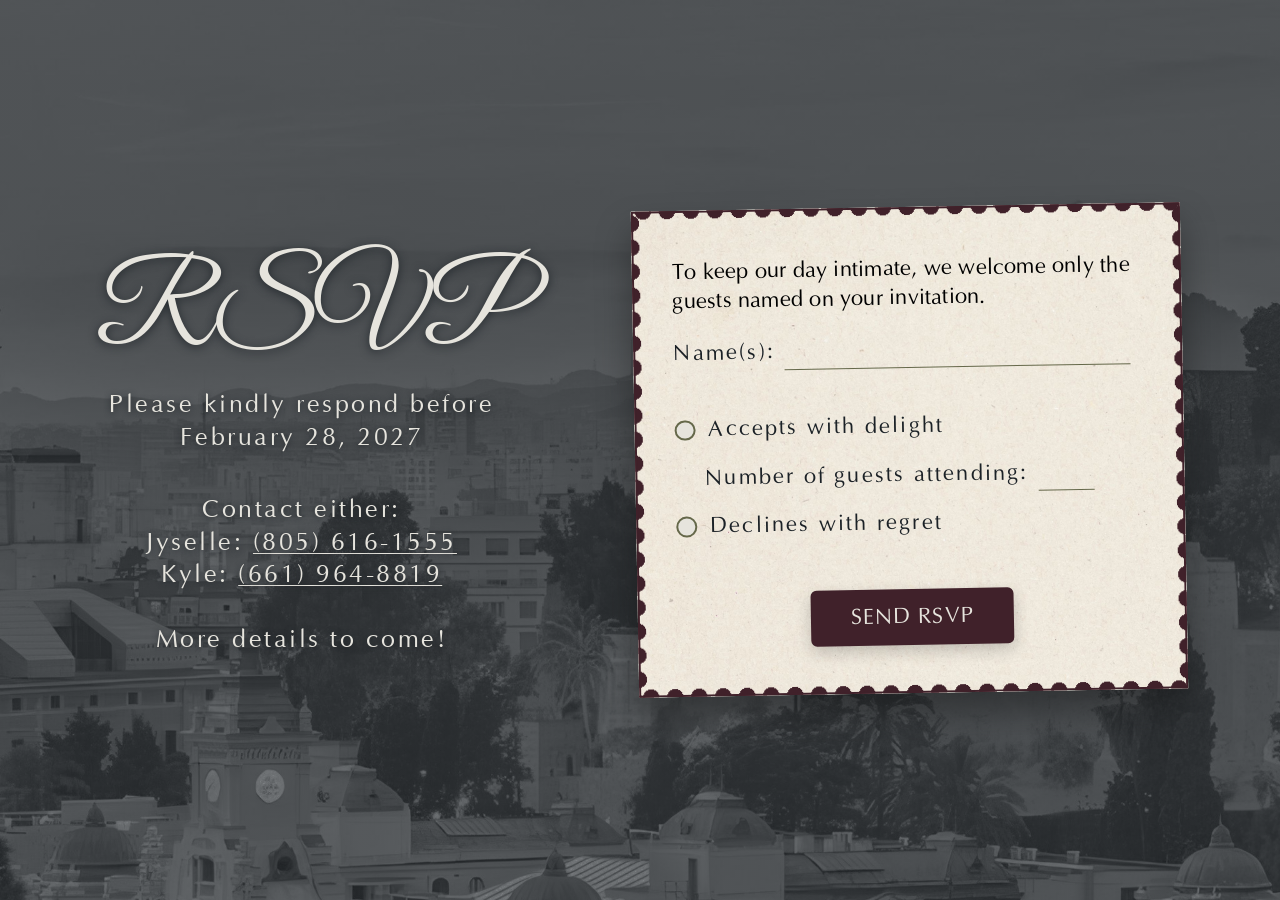
==== commit a3b990d8: "Fix: only hide sections after the hero, not on the RSVP page Co-Authored-By: Claude Sonnet 5.5 <nore" ====
--- a/rsvp.html
+++ b/rsvp.html
@@ -27,7 +27,7 @@
   <link href="https://fonts.googleapis.com/css2?family=Great+Vibes&display=swap" rel="stylesheet">
 
 
-  <link rel="stylesheet" href="style.css?v=1793945012">
+  <link rel="stylesheet" href="style.css?v=1793945281">
 </head>
 
 <body>
--- a/style.css
+++ b/style.css
@@ -1600,5 +1600,5 @@
    Temporary: show only the first (hero) section on the home page.
    Delete this block to bring the other sections and nav links back.
    --------------------------------------------------------------- */
-#main > section:not(#home) { display: none; }
+#main > section.hero ~ section { display: none; }
 .site-nav a[href^="#"]:not([href="#home"]) { display: none; }
